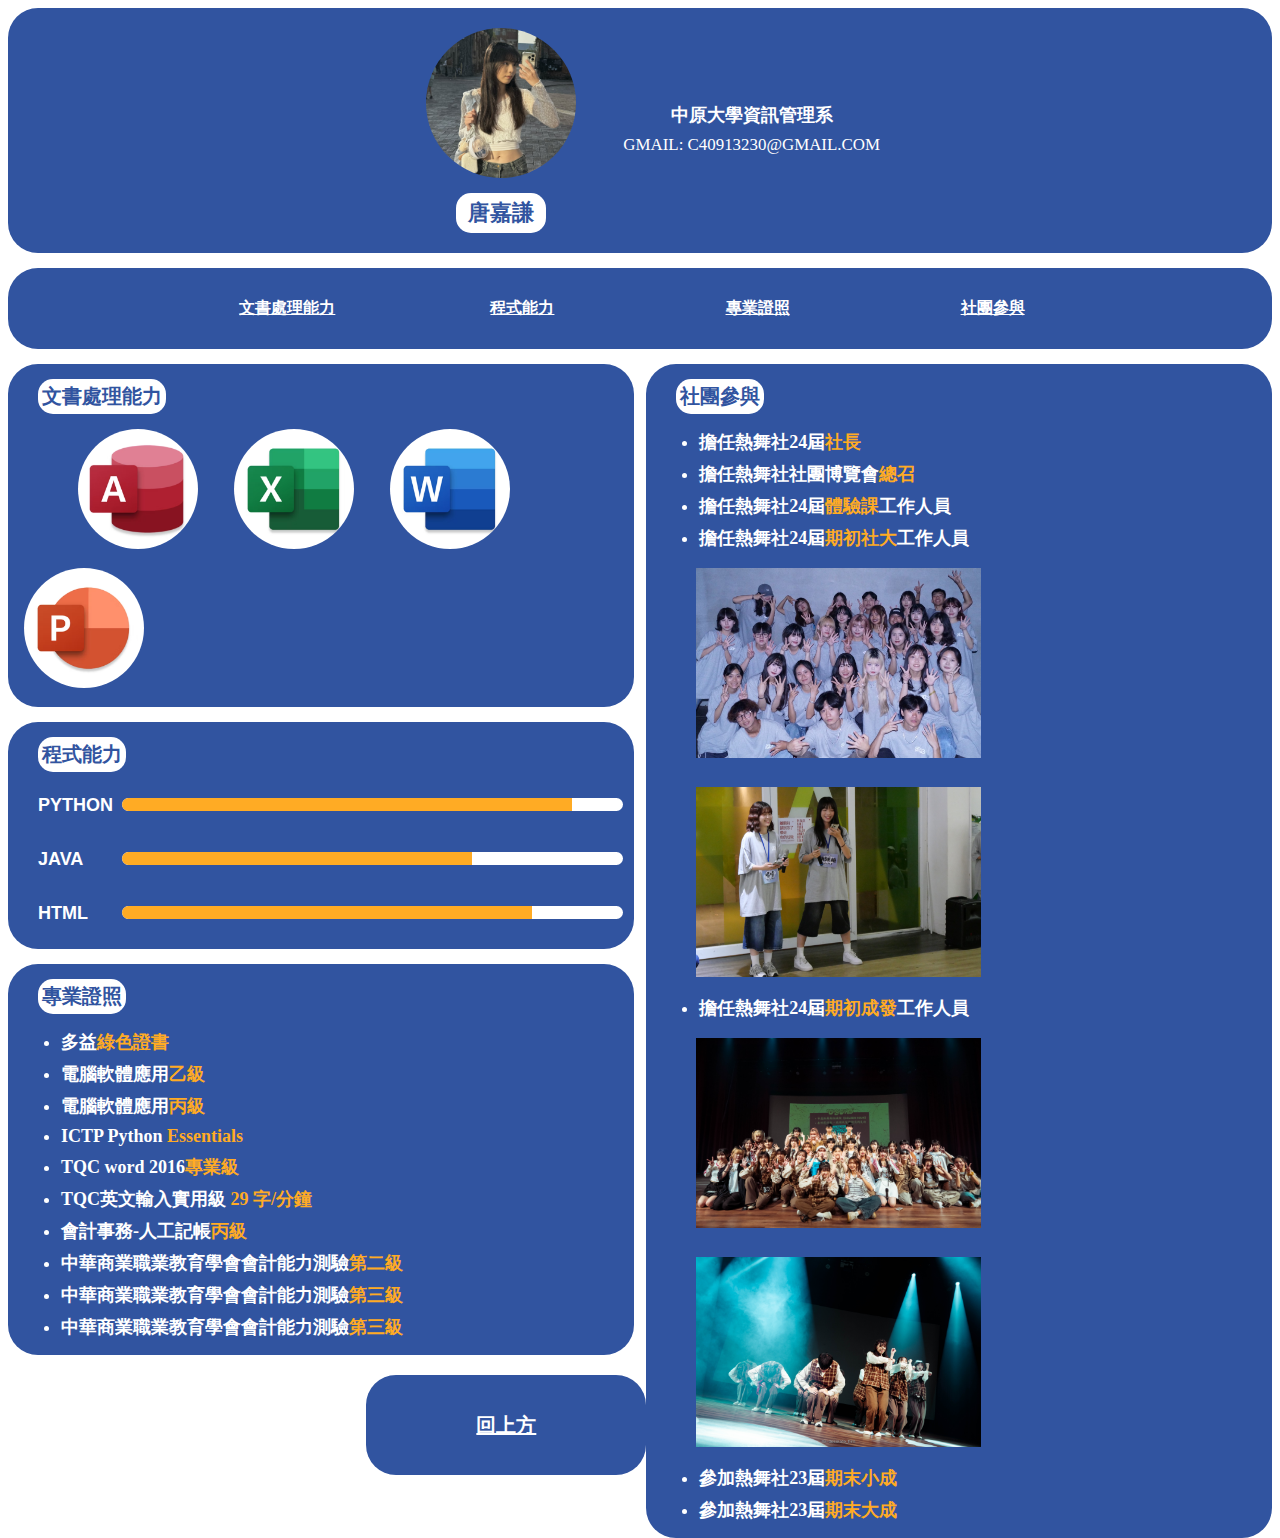
==== 11244238.html @ 471edf6b "改名" ====
<!DOCTYPE html>
<html lang="en">
  <head>
    <meta charset="UTF-8" />
    <meta http-equiv="X-UA-Compatible" content="IE=edge" />
    <meta name="viewport" content="width=device-width, initial-scale=1.0" />
    <title>11244238個人網頁</title>
    <link rel="stylesheet" href="正式版.css">
  </head>
  <body>

    <audio autoplay>
      <source src="Stray Kids Youtiful.mp3" type="audio/mp3">
  </audio>
<header>

      <div class="headerr">
        <div class="profile">
            <img src="IMG_6497.jpg" alt="Profile Picture" onmouseover="this.style.position='fixed'; this.style.top='50%'; this.style.left='50%'; this.style.transform='translate(-50%, -50%) scale(3)';" onmouseout="this.style.position='static'; this.style.transform='scale(1)';">
            <div class="profile-name">唐嘉謙</div>
        </div>
        
        <div class="info">
            <div class="department">中原大學資訊管理系</div>
            <span class="email">GMAIL: c40913230@gmail.com</span>
        </div>
      </div>

</header>    


    <nav>
      <a href="#section1">文書處理能力</a>
      <a href="#section2">程式能力</a>
      <a href="#section3">專業證照</a>
      <a href="#aside1">社團參與</a>
    </nav>

    <main>
      <article>
        <section id="section1">
          <h2>文書處理能力</h2>
          <div class=""></div>
          <img src="Access_1555x1555.avif" style="border-radius: 50%; height: 120px; width: 120px; margin:0px 16px 15px 70px; "/>
          <img src="Excel_1500x1500.avif" style="border-radius: 50%; height: 120px; width: 120px; margin: 0px 16px 15px 16px ; " />
          <img src="Word_1500x1500.avif" style="border-radius: 50%; height: 120px; width: 120px; margin: 0px 16px 15px 16px ;" />
          <img src="PowerPoint_1500x1500.avif" style="border-radius: 50%; height: 120px; width: 120px; margin: 0px 0px 15px 16px ;" />
        </section>

        <section id="section2">
          <h2>程式能力</h2>
          <h5 style="white-space: nowrap; display: inline-block;" >PYTHON</h5>
            <div class="linedown"><div class="lineup" style="width: 90%;"></div>
          </div>
          <h5 style="white-space: nowrap; display: inline-block;">JAVA</h5>
            <div class="linedown"><div class="lineup" style="width: 70%;"></div>
          </div>
          <h5 style="white-space: nowrap; display: inline-block;" >HTML</h5>
            <div class="linedown"><div class="lineup"style="width: 82%;"></div>
          </div>
        </section>

        <section id="section3">
          <h2>專業證照</h2>
          <ul>
              <li>多益<div class=liyellow>綠色證書</div></li>
              <li>電腦軟體應用<div class=liyellow>乙級</div></li>
              <li>電腦軟體應用<div class=liyellow>丙級</div></li>
              <li>ICTP Python <div class=liyellow>Essentials</div></li>
              <li>TQC word 2016<div class=liyellow>專業級</div></li>
              <li>TQC英文輸入實用級 <div class=liyellow>29 字/分鐘</div></li>
              <li>會計事務-人工記帳<div class=liyellow>丙級</div></li>
              <li>中華商業職業教育學會會計能力測驗<div class=liyellow>第二級</div></li>
              <li>中華商業職業教育學會會計能力測驗<div class=liyellow>第三級</div></li>
              <li>中華商業職業教育學會會計能力測驗<div class=liyellow>第三級</div></li>
          </ul>
        </section>
      </article>

        <aside id="aside1">
          <h2>社團參與</h2>
          <ul>
              <li>擔任熱舞社24屆<div class=liyellow>社長</div></li>
              <li>擔任熱舞社社團博覽會<div class=liyellow>總召</div></li>
              <li>擔任熱舞社24屆<div class=liyellow>體驗課</div>工作人員</li>
              <li>擔任熱舞社24屆<div class=liyellow>期初社大</div>工作人員</li>
              <img src="IMG_5237.JPG"  style="height: 190px; width:285px; margin-top:10px;" onmouseover="this.style.position='fixed'; this.style.top='50%'; this.style.left='50%'; this.style.transform='translate(-50%, -50%) scale(3)';" onmouseout="this.style.position='static'; this.style.transform='scale(1)';" />
              <img src="P1033161.jpeg"  style="height: 190px; width:285px; margin-top:10px;" onmouseover="this.style.position='fixed'; this.style.top='50%'; this.style.left='50%'; this.style.transform='translate(-50%, -50%) scale(3)';" onmouseout="this.style.position='static'; this.style.transform='scale(1)';"/>
              <li>擔任熱舞社24屆<div class=liyellow>期初成發</div>工作人員</li>
              <img src="Deso-9.jpeg"  style="height: 190px; width:285px; margin-top:10px;" onmouseover="this.style.position='fixed'; this.style.top='50%'; this.style.left='50%'; this.style.transform='translate(-50%, -50%) scale(3)';" onmouseout="this.style.position='static'; this.style.transform='scale(1)';" />
              <img src="Deso-470.jpeg"  style="height: 190px; width:285px; margin-top:10px;" onmouseover="this.style.position='fixed'; this.style.top='50%'; this.style.left='50%'; this.style.transform='translate(-50%, -50%) scale(3)';" onmouseout="this.style.position='static'; this.style.transform='scale(1)';" />
              <li>參加熱舞社23屆<div class=liyellow>期末小成</div></li>
              <li>參加熱舞社23屆<div class=liyellow>期末大成</div></li>
          </ul>

          <div class="clearfix"></div>
        </aside>

        <footer>
          <a href="#top">回上方</a>
        </footer>
    </main>
  </body>
</html>
---- 正式版.css ----
header{
    background-color: #3154a0;
    border-radius: 30px;
    width: 100%;
    margin: 0 auto;
}
  
.headerr {
    width: 500px;
    padding: 20px;
    color: white;
    display: flex;
    justify-content: space-between;
    align-items: center;
    margin: 0 auto;
    font-family: 微軟正黑體;
}
.profile, .info {
    display: flex;
    flex-direction: column;
    align-items: center;
}
img{
    margin: 0 auto;
    text-align: center;
    margin: 0px 10px 15px;
}

.profile img {
    width: 150px;
    height: 150px;
    border-radius: 50%;
    margin: 0px 36px 15px;
}
.profile-name {
    font-size: 22px;
    padding: 5px;
    background-color: #ffffff;
    color: #3154a0;
    border-radius: 15px;
    width: 80px;
    text-align: center;
    font-weight: bold;
}
.department {
    font-size: 18px;
    margin-bottom: 5px;
    border-radius: 15px;
    font-weight: bold;
}
.email {
    padding: 3px 10px;
    border-radius: 15px;
    text-align: center;
    text-transform: uppercase;
    font-size: 16.9px;
    display: inline-block;
    font-family: 'Times New Roman';
}
nav{
    font-family: Arial;
    width: 100%;
    border-radius: 30px;
    text-align: center;
    float: none;
    background-color: #3154a0;
    margin: 15px auto 10px;
}
nav a{
    display: inline-block;
    color:white;
    border-radius: 10px;
    font-weight: bold;
    margin: 10px 10px;
    width: 13.5%;
    padding: 20px;
}
nav a:hover{
    color: #ffab24;
    background-color: white;
}

.clearfix{
    clear: both;
}

article{
    float: left;
    width: 49.5%;
    flex-direction: column;
    display: flex;
}

section{
    background-color: #3154a0;
    border-radius: 30px;
    height: fit-content;
    margin: 5px 0px 10px ;
}

aside{
    float: right;
    width: 49.5%;
    background-color: #3154a0;
    border-radius: 30px;
    height: fit-content;
    margin-top: 5px;
}

h2{
    width:fit-content;
    padding: 4px;
    margin: 15px 0px 15px 30px;
    font-size: 20px;
    font-weight: bold;
    background-color: white;
    color: #3154a0;
    border-radius: 15px;
}

h5{
    font-size: 18px;
    width: 80px;
    color: white;
    font-family: arial;
    margin-left: 30px;
    margin-bottom: 25px;
    margin-top: 8px;
}
.linedown {
    width: 80%;
    background-color: white;
    border-radius: 10px;
    overflow: hidden;
    display: inline-block;
}
.lineup {
    height: 13px;
    background-color: #ffab24;
}
p{
    font-size: 18px;
    color: white;
    font-family: arial;
    margin-left: 30px;
    margin-bottom: 25px;
    margin-top: 8px;
}
li{
   margin-bottom: 10px;
   font-family: 微軟正黑體;
   font-weight: bold; 
   color: white; 
   font-size: 18px;
   margin: 0px 0px 8px 13px;
}
.liyellow{
    color: #ffab24;
    display: inline-block;
}

footer a{
    background-color: #3154a0;
    color: white;
    float: right;
    border-radius: 30px;
    width: 280px;
    height: 100px;
    margin: 10px 0px;
    text-align: center;
    align-content: center;
    font-weight: bold;
    font-size: 20px;
}

footer a:hover{
    color: #3154a0;
    background-color: #ffab24;
}

@media screen and (max-width:900px ){
    article,section,aside{
    float: left;
    width: 100%;
    }
}

@media screen and (max-width:1050px ) and (min-width: 900px) {

    .linedown{
        margin: 0px 0px 20px 30px;
    }
      
}
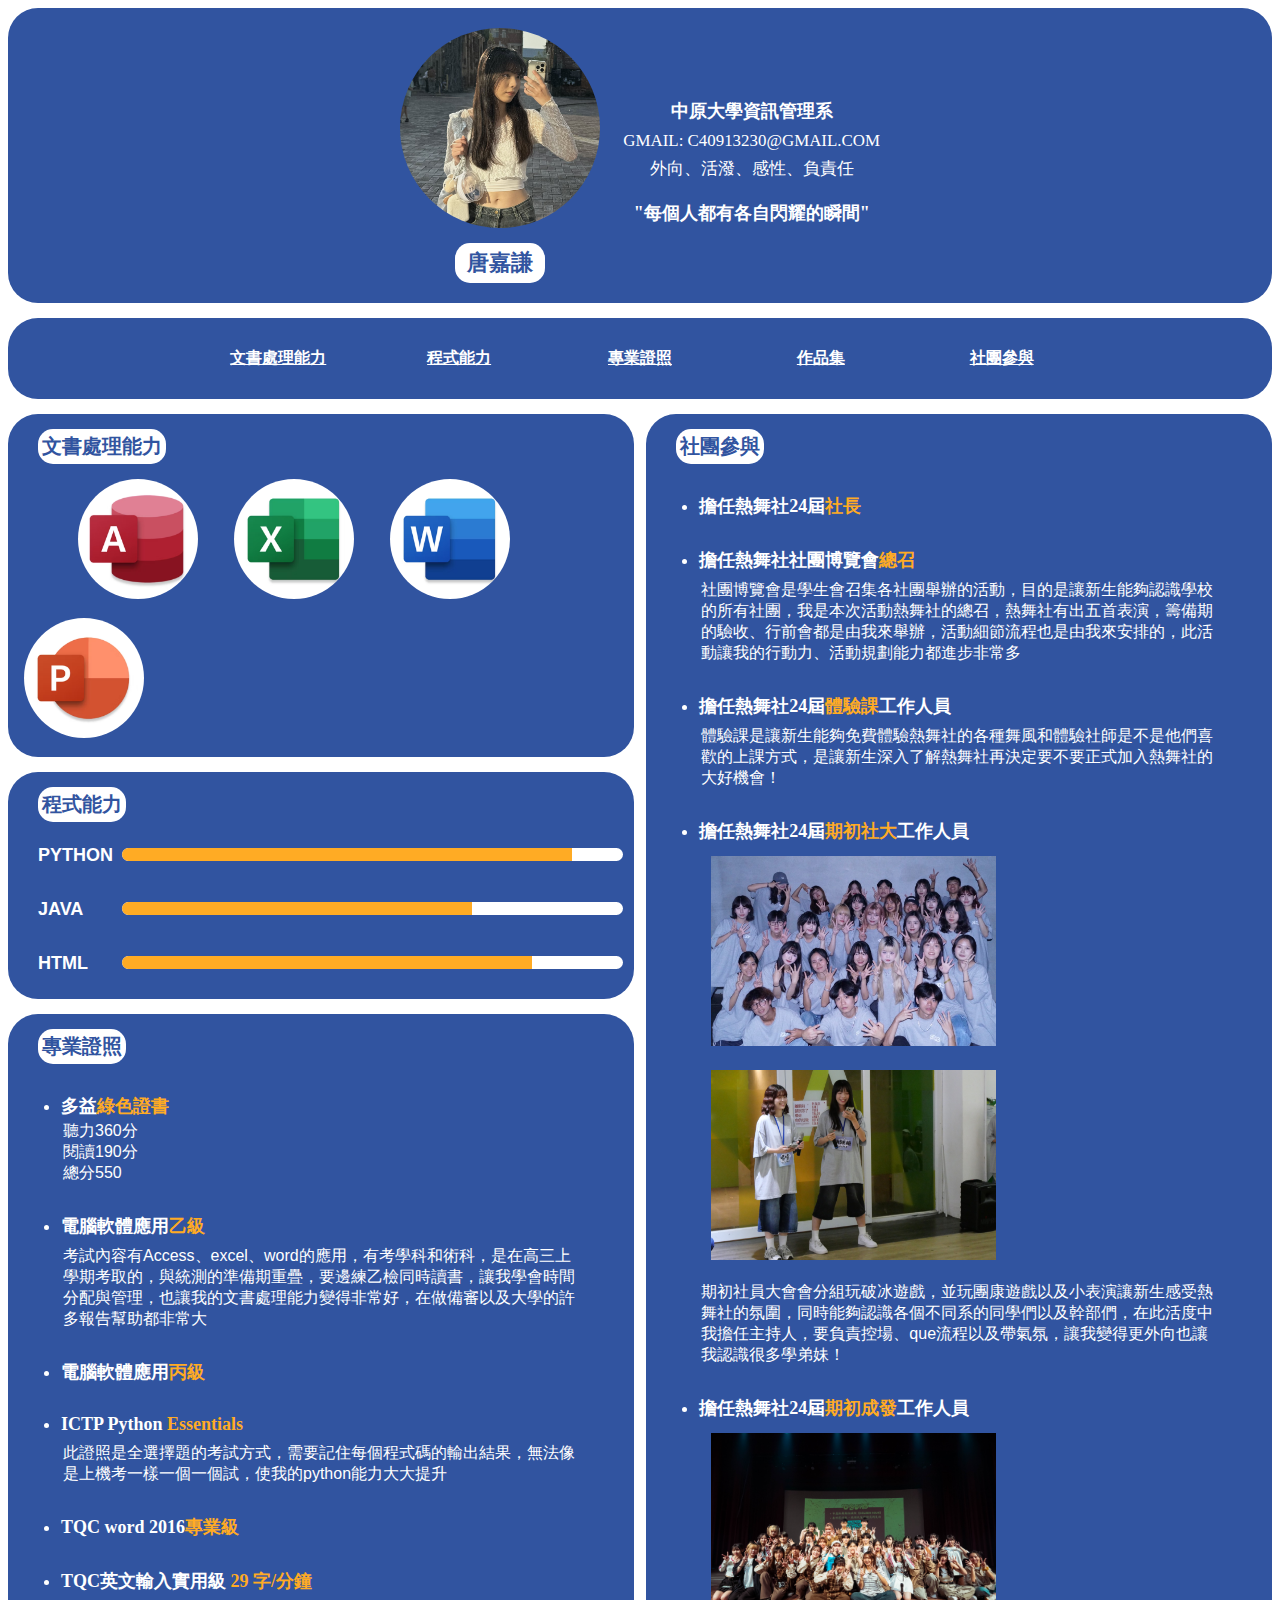
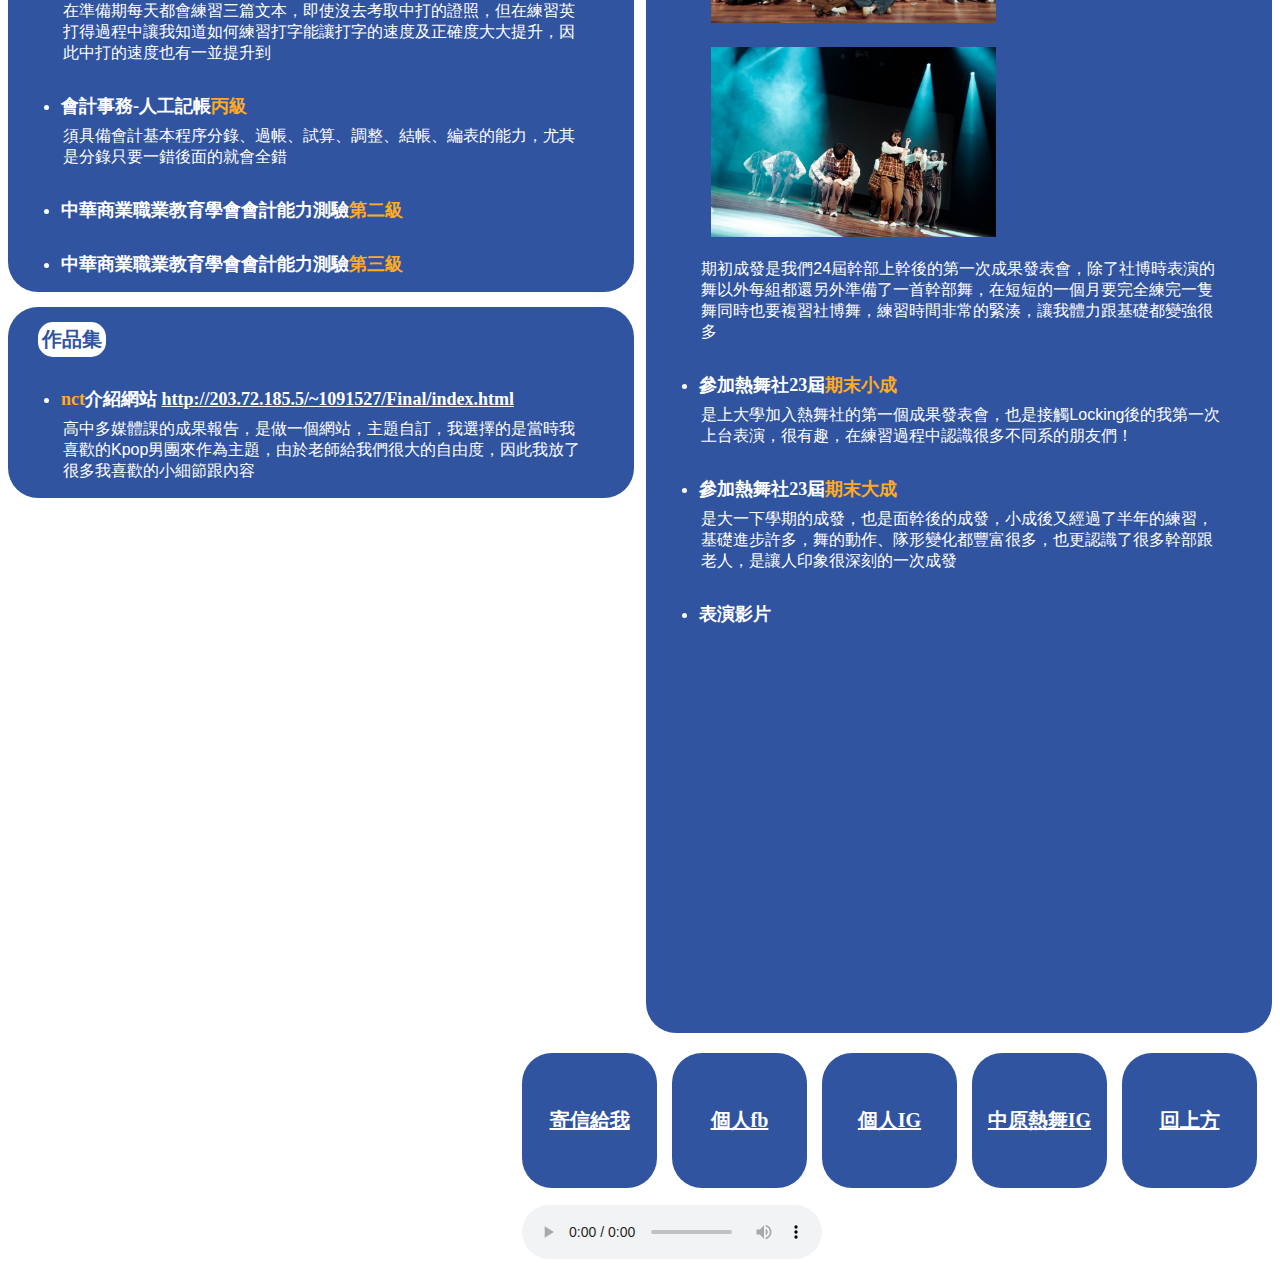
==== commit 95847ca0: "加新資訊" ====
--- a/11244238.html
+++ b/11244238.html
@@ -9,9 +9,6 @@
   </head>
   <body>
 
-    <audio autoplay>
-      <source src="Stray Kids Youtiful.mp3" type="audio/mp3">
-  </audio>
 <header>
 
       <div class="headerr">
@@ -21,8 +18,12 @@
         </div>
         
         <div class="info">
+          <br>
             <div class="department">中原大學資訊管理系</div>
             <span class="email">GMAIL: c40913230@gmail.com</span>
+            <span class="email">外向、活潑、感性、負責任</span>
+            <br>
+            <span class="department">"每個人都有各自閃耀的瞬間"</span>
         </div>
       </div>
 
@@ -33,6 +34,7 @@
       <a href="#section1">文書處理能力</a>
       <a href="#section2">程式能力</a>
       <a href="#section3">專業證照</a>
+      <a href="#section4">作品集</a>
       <a href="#aside1">社團參與</a>
     </nav>
 
@@ -64,41 +66,81 @@
           <h2>專業證照</h2>
           <ul>
               <li>多益<div class=liyellow>綠色證書</div></li>
+              <h7>聽力360分</h7><br>
+              <h7>閱讀190分</h7><br>
+              <h7>總分550</h7>
               <li>電腦軟體應用<div class=liyellow>乙級</div></li>
+              <p>考試內容有Access、excel、word的應用，有考學科和術科，是在高三上學期考取的，與統測的準備期重疊，要邊練乙檢同時讀書，讓我學會時間分配與管理，也讓我的文書處理能力變得非常好，在做備審以及大學的許多報告幫助都非常大</p>
               <li>電腦軟體應用<div class=liyellow>丙級</div></li>
+              <p></p>
               <li>ICTP Python <div class=liyellow>Essentials</div></li>
+              <p>此證照是全選擇題的考試方式，需要記住每個程式碼的輸出結果，無法像是上機考一樣一個一個試，使我的python能力大大提升</p>
               <li>TQC word 2016<div class=liyellow>專業級</div></li>
               <li>TQC英文輸入實用級 <div class=liyellow>29 字/分鐘</div></li>
+              <p>在準備期每天都會練習三篇文本，即使沒去考取中打的證照，但在練習英打得過程中讓我知道如何練習打字能讓打字的速度及正確度大大提升，因此中打的速度也有一並提升到</p>
               <li>會計事務-人工記帳<div class=liyellow>丙級</div></li>
+              <p>須具備會計基本程序分錄、過帳、試算、調整、結帳、編表的能力，尤其是分錄只要一錯後面的就會全錯</p>
               <li>中華商業職業教育學會會計能力測驗<div class=liyellow>第二級</div></li>
-              <li>中華商業職業教育學會會計能力測驗<div class=liyellow>第三級</div></li>
               <li>中華商業職業教育學會會計能力測驗<div class=liyellow>第三級</div></li>
           </ul>
         </section>
-      </article>
+
+      <section id="section4">
+        <h2>作品集</h2>
+        <ul>
+            <li><div class=liyellow>nct</div>介紹網站 <a href="http://203.72.185.5/~1091527/Final/index.html" target="_blank">http://203.72.185.5/~1091527/Final/index.html</a></div></li>
+            <p>高中多媒體課的成果報告，是做一個網站，主題自訂，我選擇的是當時我喜歡的Kpop男團來作為主題，由於老師給我們很大的自由度，因此我放了很多我喜歡的小細節跟內容</p>
+        </ul>
+      </section>
+    </article>
 
         <aside id="aside1">
           <h2>社團參與</h2>
           <ul>
               <li>擔任熱舞社24屆<div class=liyellow>社長</div></li>
               <li>擔任熱舞社社團博覽會<div class=liyellow>總召</div></li>
+              <p>社團博覽會是學生會召集各社團舉辦的活動，目的是讓新生能夠認識學校的所有社團，我是本次活動熱舞社的總召，熱舞社有出五首表演，籌備期的驗收、行前會都是由我來舉辦，活動細節流程也是由我來安排的，此活動讓我的行動力、活動規劃能力都進步非常多</p>
               <li>擔任熱舞社24屆<div class=liyellow>體驗課</div>工作人員</li>
+              <p>體驗課是讓新生能夠免費體驗熱舞社的各種舞風和體驗社師是不是他們喜歡的上課方式，是讓新生深入了解熱舞社再決定要不要正式加入熱舞社的大好機會！</p>
               <li>擔任熱舞社24屆<div class=liyellow>期初社大</div>工作人員</li>
               <img src="IMG_5237.JPG"  style="height: 190px; width:285px; margin-top:10px;" onmouseover="this.style.position='fixed'; this.style.top='50%'; this.style.left='50%'; this.style.transform='translate(-50%, -50%) scale(3)';" onmouseout="this.style.position='static'; this.style.transform='scale(1)';" />
               <img src="P1033161.jpeg"  style="height: 190px; width:285px; margin-top:10px;" onmouseover="this.style.position='fixed'; this.style.top='50%'; this.style.left='50%'; this.style.transform='translate(-50%, -50%) scale(3)';" onmouseout="this.style.position='static'; this.style.transform='scale(1)';"/>
+              <p>期初社員大會會分組玩破冰遊戲，並玩團康遊戲以及小表演讓新生感受熱舞社的氛圍，同時能夠認識各個不同系的同學們以及幹部們，在此活度中我擔任主持人，要負責控場、que流程以及帶氣氛，讓我變得更外向也讓我認識很多學弟妹！</p>
               <li>擔任熱舞社24屆<div class=liyellow>期初成發</div>工作人員</li>
               <img src="Deso-9.jpeg"  style="height: 190px; width:285px; margin-top:10px;" onmouseover="this.style.position='fixed'; this.style.top='50%'; this.style.left='50%'; this.style.transform='translate(-50%, -50%) scale(3)';" onmouseout="this.style.position='static'; this.style.transform='scale(1)';" />
               <img src="Deso-470.jpeg"  style="height: 190px; width:285px; margin-top:10px;" onmouseover="this.style.position='fixed'; this.style.top='50%'; this.style.left='50%'; this.style.transform='translate(-50%, -50%) scale(3)';" onmouseout="this.style.position='static'; this.style.transform='scale(1)';" />
+              <p>期初成發是我們24屆幹部上幹後的第一次成果發表會，除了社博時表演的舞以外每組都還另外準備了一首幹部舞，在短短的一個月要完全練完一隻舞同時也要複習社博舞，練習時間非常的緊湊，讓我體力跟基礎都變強很多</p>
               <li>參加熱舞社23屆<div class=liyellow>期末小成</div></li>
+              <p>是上大學加入熱舞社的第一個成果發表會，也是接觸Locking後的我第一次上台表演，很有趣，在練習過程中認識很多不同系的朋友們！</p>
               <li>參加熱舞社23屆<div class=liyellow>期末大成</div></li>
+              <p>是大一下學期的成發，也是面幹後的成發，小成後又經過了半年的練習，基礎進步許多，舞的動作、隊形變化都豐富很多，也更認識了很多幹部跟老人，是讓人印象很深刻的一次成發</p>
+              <li>表演影片</li>
+              <iframe width="285" height="190" src="https://www.youtube.com/embed/lwXPHTx6ttA?si=c6y7O3HN0bwgMwPE" title="YouTube video player" frameborder="0" allow="accelerometer; autoplay; clipboard-write; encrypted-media; gyroscope; picture-in-picture; web-share" referrerpolicy="strict-origin-when-cross-origin" allowfullscreen></iframe>
+              <iframe width="285" height="190" src="https://www.youtube.com/embed/JqlzQwCLZ60?si=21ciYvbXMEJOpnge" title="YouTube video player" frameborder="0" allow="accelerometer; autoplay; clipboard-write; encrypted-media; gyroscope; picture-in-picture; web-share" referrerpolicy="strict-origin-when-cross-origin" allowfullscreen></iframe>
+              <iframe width="285" height="190" src="https://www.youtube.com/embed/pgiVHpEBWdQ?si=p3Wg1uk20WqkXYe5" title="YouTube video player" frameborder="0" allow="accelerometer; autoplay; clipboard-write; encrypted-media; gyroscope; picture-in-picture; web-share" referrerpolicy="strict-origin-when-cross-origin" allowfullscreen></iframe>
+              <iframe width="285" height="190" src="https://www.youtube.com/embed/1MubUIeDIJQ?si=5oY9pjnwoneGFFCW" title="YouTube video player" frameborder="0" allow="accelerometer; autoplay; clipboard-write; encrypted-media; gyroscope; picture-in-picture; web-share" referrerpolicy="strict-origin-when-cross-origin" allowfullscreen></iframe>
           </ul>
-
-          <div class="clearfix"></div>
+                    <div class="clearfix"></div>
         </aside>
 
+         
+
         <footer>
+          <!DOCTYPE html>
+
           <a href="#top">回上方</a>
+          <a href="https://www.instagram.com/cyhd_/"target="_blank">中原熱舞IG</a>
+          <a href="https://www.instagram.com/__.tjc.57/" target="_blank">個人IG</a>
+          <a href="https://www.facebook.com/profile.php?id=100016794284055"target="_blank">個人fb</a>
+          <a href="mailto:c40913230@gmail.com">寄信給我</a>
+          <br>
+
+          <audio controls autoplay>
+            <source src="Stray Kids Youtiful.mp3" type="audio/mp3">
+          </audio>
         </footer>
+
+
     </main>
   </body>
 </html>
--- a/正式版.css
+++ b/正式版.css
@@ -1,4 +1,3 @@
-
 header{
     background-color: #3154a0;
     border-radius: 30px;
@@ -24,14 +23,14 @@
 img{
     margin: 0 auto;
     text-align: center;
+    margin: 0px 25px 10px;
+}
+
+.profile img {
+    width: 200px;
+    height: 200px;
+    border-radius: 50%;
     margin: 0px 10px 15px;
-}
-
-.profile img {
-    width: 150px;
-    height: 150px;
-    border-radius: 50%;
-    margin: 0px 36px 15px;
 }
 .profile-name {
     font-size: 22px;
@@ -72,8 +71,8 @@
     color:white;
     border-radius: 10px;
     font-weight: bold;
-    margin: 10px 10px;
-    width: 13.5%;
+    margin: 10px 5px;
+    width: 10%;
     padding: 20px;
 }
 nav a:hover{
@@ -106,6 +105,7 @@
     border-radius: 30px;
     height: fit-content;
     margin-top: 5px;
+    margin-bottom: 10px;
 }
 
 h2{
@@ -128,6 +128,13 @@
     margin-bottom: 25px;
     margin-top: 8px;
 }
+h7{
+    font-size: 16px;
+    color: white;
+    font-family: arial;
+    margin: 8px 40px 30px 15px;
+}
+
 .linedown {
     width: 80%;
     background-color: white;
@@ -140,34 +147,40 @@
     background-color: #ffab24;
 }
 p{
-    font-size: 18px;
+    font-size: 16px;
     color: white;
     font-family: arial;
-    margin-left: 30px;
-    margin-bottom: 25px;
-    margin-top: 8px;
-}
+    margin: 8px 50px 0px 15px;
+}
+
 li{
    margin-bottom: 10px;
    font-family: 微軟正黑體;
    font-weight: bold; 
    color: white; 
    font-size: 18px;
-   margin: 0px 0px 8px 13px;
-}
+   margin: 30px 0px 3px 13px;
+}
+li a{
+    color: white; 
+ }
 .liyellow{
     color: #ffab24;
     display: inline-block;
 }
 
+footer{
+    float: right;
+    margin-right: 0px;
+}
 footer a{
     background-color: #3154a0;
     color: white;
     float: right;
     border-radius: 30px;
-    width: 280px;
-    height: 100px;
-    margin: 10px 0px;
+    width: 135px;
+    height: 135px;
+    margin: 10px 15px 17px 0px;
     text-align: center;
     align-content: center;
     font-weight: bold;
@@ -185,7 +198,6 @@
     width: 100%;
     }
 }
-
 @media screen and (max-width:1050px ) and (min-width: 900px) {
 
     .linedown{
